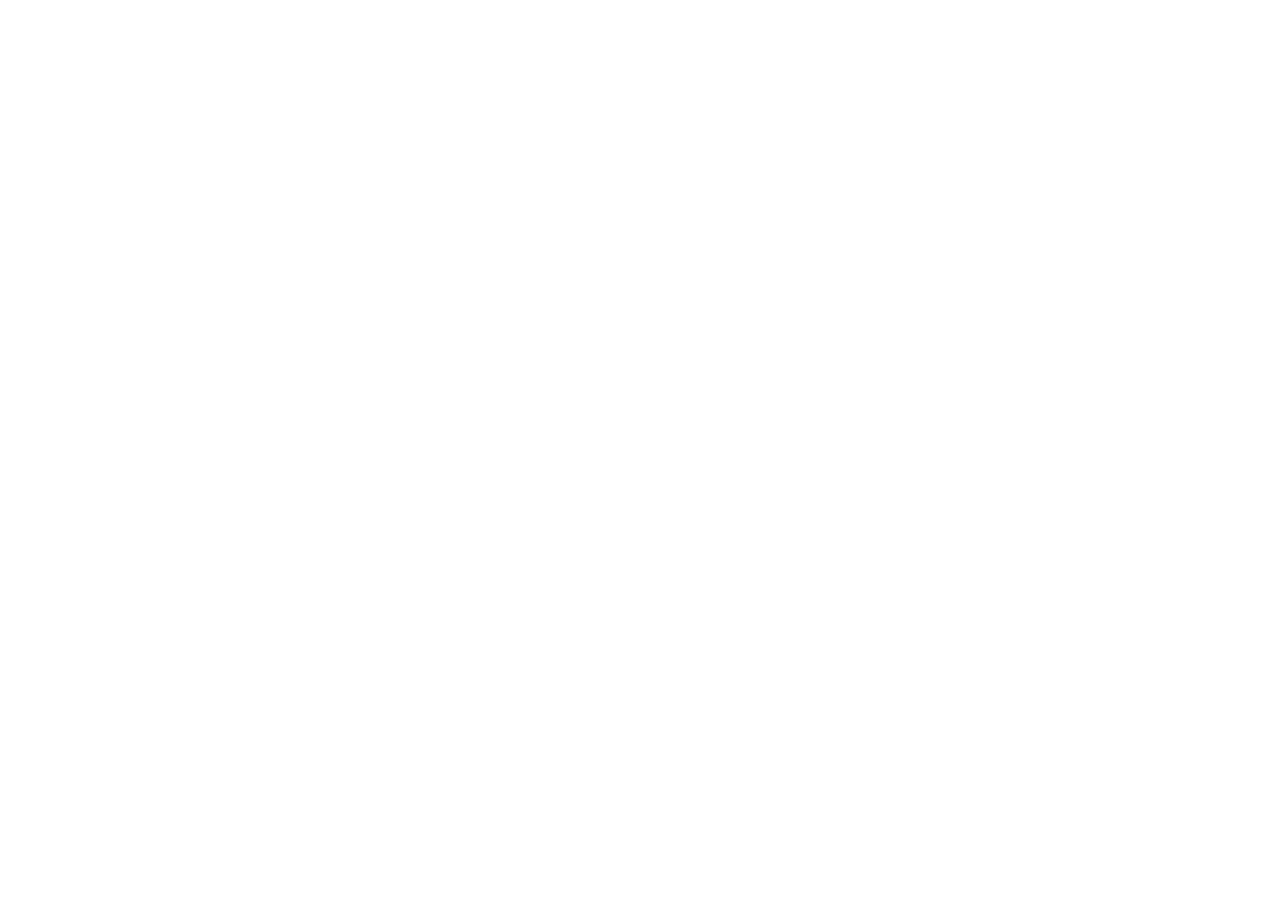
==== index.html @ 8b23e04c "initial comment" ====
<!DOCTYPE html>
<html lang="en">
<head>
    <meta charset="UTF-8">
    <meta http-equiv="X-UA-Compatible" content="IE=edge">
    <meta name="viewport" content="width=device-width, initial-scale=1.0">
    <title>Country</title>
</head>
<body>
    



    <script src="js/main.js"></script>
</body>
</html>
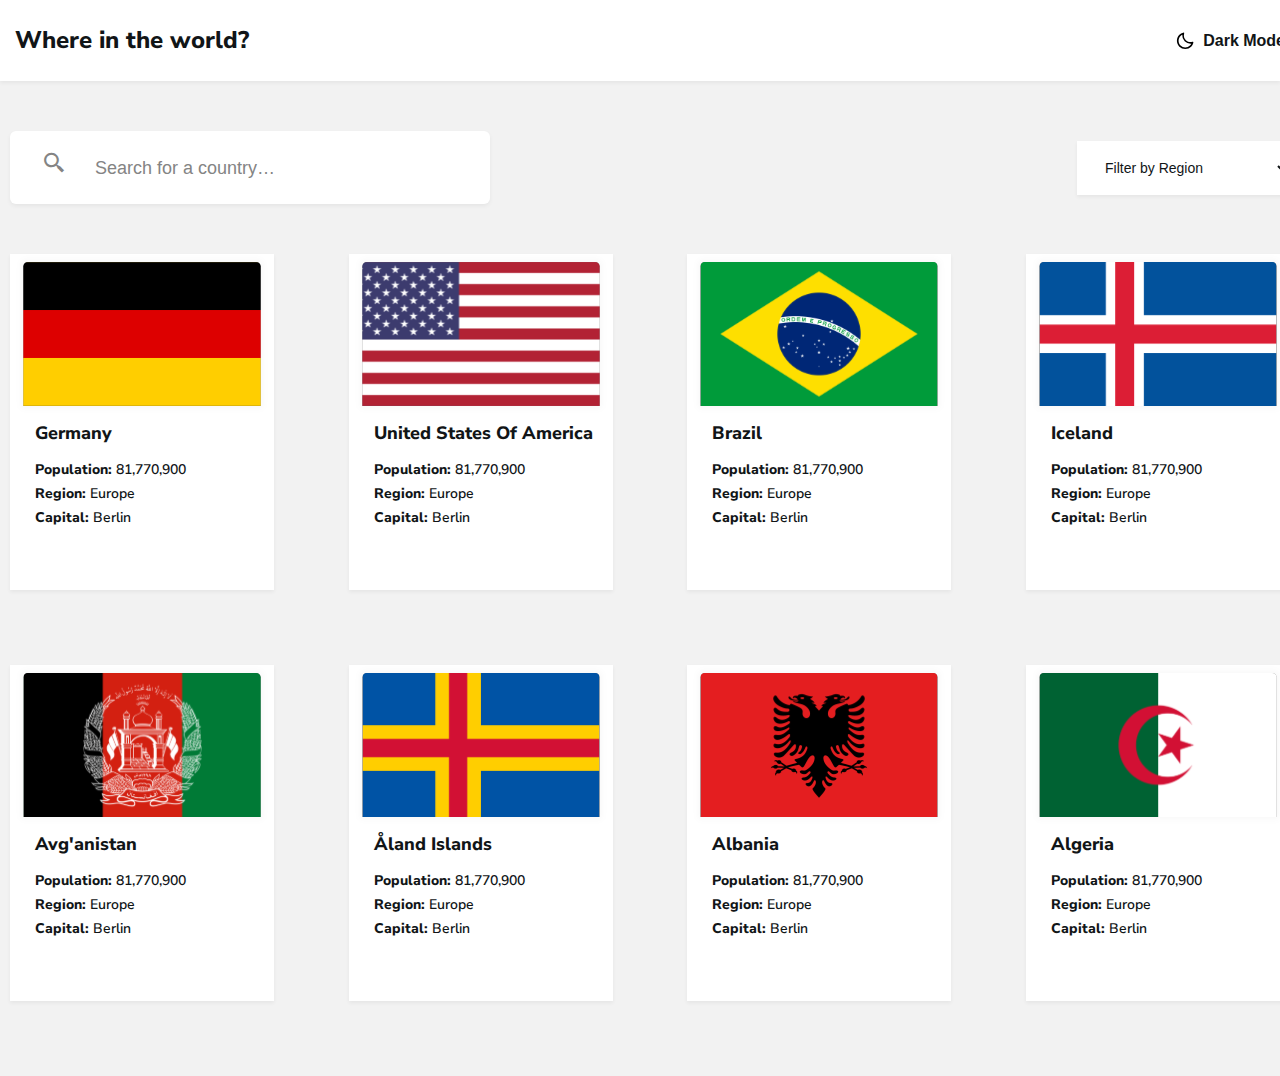
==== commit 848ce97e: "second comment" ====
--- a/index.html
+++ b/index.html
@@ -5,12 +5,132 @@
     <meta http-equiv="X-UA-Compatible" content="IE=edge">
     <meta name="viewport" content="width=device-width, initial-scale=1.0">
     <title>Country</title>
+    <link rel="stylesheet" href="https://necolas.github.io/normalize.css/8.0.1/normalize.css">
+    <link href='https://unpkg.com/boxicons@2.1.1/css/boxicons.min.css' rel='stylesheet'>
+    <link rel="stylesheet" href="css/col.css">
+    <link rel="stylesheet" href="css/main.css">
 </head>
-<body>
-    
+<body >  
+    <header id="header">
+        <div class="container">
+            <div class="site-header row middle between">
+                <h2 class="logo-title">Where in the world?</h2>
+                <button class="site-btn" id="siteBtn">Dark Mode</button>
+            </div>
+        </div>
+    </header>
+    <main id="main">
+        <div class="container">
+            <div class="site-main row middle between">
+               <div class="main-input">
+                    <i class='bx bx-search-alt-2'></i>
+                    <input type="text" name="search" placeholder="Search for a country…">
+               </div>
+               <select class="selects" name="region">
+                   <option>Filter by Region</option>
+                   <option value="Africa">Africa</option>
+                   <option value="Africa">America</option>
+                   <option value="Africa">Asia</option>
+                   <option value="Africa">Europe</option>
+                   <option value="Oceania">Oceania</option>
+               </select>
+            </div>
+            <div class="country-flags">
+                <ul class="flags-list row middle between">
+                    <li class="flags-item">
+                        <div class="items-in">
+                            <img src="./images/Flag_of_Germany.svg" alt="flag" width="264" height="160">
+                            <div class="flags-block">
+                                <h3 class="flags-title" id="germany">Germany</h3>
+                                <p class="flags-text"><span>Population:</span> 81,770,900</p>
+                                <p class="flags-text"><span>Region:</span> Europe</p>
+                                <p class="flags-text"><span>Capital:</span> Berlin</p>
+                            </div>
+                        </div>
+                    </li>
+                    <li class="flags-item">
+                        <div class="items-in">
+                            <img src="./images/flag_of_use.svg" alt="flag" width="264" height="160">
+                            <div class="flags-block">
+                                <h3 class="flags-title" id="usa">United States of America</h3>
+                                <p class="flags-text"><span>Population:</span> 81,770,900</p>
+                                <p class="flags-text"><span>Region:</span> Europe</p>
+                                <p class="flags-text"><span>Capital:</span> Berlin</p>
+                            </div>
+                        </div>
+                    </li>
+                    <li class="flags-item">
+                        <div class="items-in">
+                            <img class="flag-img" src="./images/brazil-flag.svg" alt="flag" width="264" height="160">
+                            <div class="flags-block">
+                                <h3 class="flags-title" id="brazil">Brazil</h3>
+                                <p class="flags-text"><span>Population:</span> 81,770,900</p>
+                                <p class="flags-text"><span>Region:</span> Europe</p>
+                                <p class="flags-text"><span>Capital:</span> Berlin</p>
+                            </div>
+                        </div>
+                    </li>
+                    <li class="flags-item">
+                        <div class="items-in">
+                            <img src="./images/iceland-flag.svg" alt="flag" width="264" height="160">
+                            <div class="flags-block">
+                                <h3 class="flags-title" id="iceland">Iceland</h3>
+                                <p class="flags-text"><span>Population:</span> 81,770,900</p>
+                                <p class="flags-text"><span>Region:</span> Europe</p>
+                                <p class="flags-text"><span>Capital:</span> Berlin</p>
+                            </div>
+                        </div>
+                    </li>
+                    <li class="flags-item">
+                        <div class="items-in">
+                            <img src="./images/avganistan-flag.svg" alt="flag" width="264" height="160">
+                            <div class="flags-block">
+                                <h3 class="flags-title">Avg'anistan</h3>
+                                <p class="flags-text"><span>Population:</span> 81,770,900</p>
+                                <p class="flags-text"><span>Region:</span> Europe</p>
+                                <p class="flags-text"><span>Capital:</span> Berlin</p>
+                            </div>
+                        </div>
+                    </li>
+                    <li class="flags-item">
+                        <div class="items-in">
+                            <img class="flag-img" src="./images/Åland-Islands-flag.svg" alt="flag" width="264" height="160">
+                            <div class="flags-block">
+                                <h3 class="flags-title">Åland Islands</h3>
+                                <p class="flags-text"><span>Population:</span> 81,770,900</p>
+                                <p class="flags-text"><span>Region:</span> Europe</p>
+                                <p class="flags-text"><span>Capital:</span> Berlin</p>
+                            </div>
+                        </div>
+                    </li>
+                    <li class="flags-item">
+                        <div class="items-in">
+                            <img src="./images/albania-flag.svg" alt="flag" width="264" height="160">
+                            <div class="flags-block">
+                                <h3 class="flags-title">Albania</h3>
+                                <p class="flags-text"><span>Population:</span> 81,770,900</p>
+                                <p class="flags-text"><span>Region:</span> Europe</p>
+                                <p class="flags-text"><span>Capital:</span> Berlin</p>
+                            </div>
+                        </div>
+                    </li>
+                    <li class="flags-item">
+                        <div class="items-in">
+                            <img src="./images/algeriya-flag.svg" alt="flag" width="264" height="160">
+                            <div class="flags-block">
+                                <h3 class="flags-title">Algeria</h3>
+                                <p class="flags-text"><span>Population:</span> 81,770,900</p>
+                                <p class="flags-text"><span>Region:</span> Europe</p>
+                                <p class="flags-text"><span>Capital:</span> Berlin</p>
+                            </div>
+                        </div>
+                    </li>
+                </ul>
+            </div>
+        </div>
+    </main>    
 
 
-
-    <script src="js/main.js"></script>
+    <script src="./js/index.js"></script>
 </body>
 </html>--- a/css/col.css
+++ b/css/col.css
@@ -0,0 +1,110 @@
+*{
+    margin: 0;
+    padding: 0;
+    box-sizing: border-box;
+}
+
+.container{
+    margin: 0 auto;
+}
+
+.row{
+    display: flex;
+    flex-flow: row wrap;
+}
+
+.between{
+    justify-content: space-between;
+}
+
+.around{
+    justify-content: space-around;
+}
+
+.evenly{
+    justify-content: space-evenly;
+}
+
+.middle{
+    align-items: center;
+}
+
+.center{
+    text-align: center;
+    justify-content: center;
+}
+
+.col-1{
+    max-width: 8.33333%;
+    flex-basis: 8.33333%;
+}
+.col-2{
+    max-width: 16.66666%;
+    flex-basis: 16.66666%;
+}
+.col-3{
+    max-width: 25%;
+    flex-basis: 25%;
+}
+.col-4{
+    max-width: 33.33333%;
+    flex-basis: 33.33333%;
+}
+.col-5{
+    max-width: 41.66666%;
+    flex-basis: 41.66666%;
+}
+.col-6{
+    max-width: 50%;
+    flex-basis: 50%;
+}
+.col-7{
+    max-width: 58.33333%;
+    flex-basis: 58.33333%;
+}
+.col-8{
+    max-width: 66.66666%;
+    flex-basis: 66.66666%;
+}
+.col-9{
+    max-width: 75%;
+    flex-basis: 75%;
+}
+.col-10{
+    max-width: 83.33333%;
+    flex-basis: 83.33333%;
+}
+.col-11{
+    max-width: 91.66666%;
+    flex-basis: 91.66666%;
+}
+.col-12{
+    max-width: 100%;
+    flex-basis: 100%;
+}
+
+.design-item{
+    margin-bottom: 194px;
+}
+
+.teamworks{
+    flex-direction: row-reverse;
+}
+
+.name{
+    margin-bottom: 5px;
+    font-weight: bold;
+    font-size: 28px;
+    line-height: 32px;
+    color: #56597a;
+}
+
+.from{
+    font-size: 16px;
+    line-height: 32px;
+    color: #ababab;
+}
+
+.site-brands{
+    margin-bottom: 83px;
+}--- a/css/main.css
+++ b/css/main.css
@@ -0,0 +1,176 @@
+@import url('https://fonts.googleapis.com/css2?family=Josefin+Sans:ital,wght@0,400;0,500;0,600;0,700;1,400;1,500;1,600;1,700&family=Nunito+Sans:wght@400;600;700;800&family=Open+Sans:wght@400;700&family=Orelega+One&family=Poppins:wght@400;500;600;700;800&family=Rubik:wght@300;400;500;600;700;800&display=swap');
+
+.dark {
+    --body-color:#202C36;
+    --primary-color: #2B3844;
+    --text-color: #fff;
+    --bg-img-dark: url('../images/bx-sun.svg');
+    --placeholder-color: #fff;
+}
+:root {
+    --body-color: #f2f2f2;
+    --primary-color: #fff;
+    --text-color: #111517;
+    --bg-img-dark: url('../images/bx-moon.svg');
+    --placeholder-color: #848484;
+}
+
+
+*,
+*::after,
+*::before{
+    margin: 0;
+    padding: 0;
+    box-sizing: border-box;
+}
+
+body {
+    background-color: var(--body-color);
+    color: var(--text-color);
+    min-height: 100vh;
+    display: flex;
+    flex-direction: column;
+    font-family: 'Nunito Sans', sans-serif;
+    transition: all 0.4s ease;
+  }
+
+.container{
+    width: 1300px;
+    padding: 0 10px;
+}
+
+#header{
+    background-color: var(--primary-color);
+    box-shadow: 0px 2px 4px rgba(0, 0, 0, 0.0562443);
+}
+
+.site-header{
+    background-color: var(--primary-color);
+    padding: 24px 5px;
+}
+
+.logo-title{
+    font-weight: 800;
+    font-size: 24px;
+    line-height: 33px;
+}
+
+.site-btn{
+    display: flex;
+    flex-direction: row;
+    align-items: center;
+    background-color: transparent;
+    font-weight: 600;
+    font-size: 16px;
+    line-height: 22px;
+    border: none;
+    text-transform: capitalize;
+    color: var(--text-color);
+    background-color: var(--primary-color);
+}
+
+.site-btn::before{
+    content: '';
+    display: inline-block;
+    width: 20px;
+    height: 20px;
+    background-image: var(--bg-img-dark);
+    color: var(--text-color);
+    background-size: cover;
+    position: relative;
+    right: 8px;
+    margin-left: 8px;
+}
+
+.site-main{
+    padding: 50px 0;
+}
+
+.main-input{
+    padding: 20px 32px;
+    width: 480px;
+    background-color: var(--primary-color);
+    box-shadow: 0px 2px 4px rgba(0, 0, 0, 0.0562443);
+    border-radius: 6px;
+}
+
+input[type="text"]{
+    background-color: var(--primary-color);
+    font-size: 18px;
+    border: none;
+    padding: 5px 0;
+    width: 80%;
+    color: var(--text-color);
+}
+
+input[type="text"]:focus {
+    outline: none;
+  }
+
+.bx-search-alt-2{
+    color: var(--placeholder-color);
+    font-size: 25px;
+    margin-right: 24px;
+}
+
+::placeholder {
+    color: var(--placeholder-color);
+  }
+
+.selects{
+    padding: 18px 70px 18px 24px;
+    border: none;
+    box-shadow: 0px 2px 4px rgba(0, 0, 0, 0.0562443);
+    color: var(--text-color);
+    background-color: var(--primary-color);
+    outline: none;
+    font-size: 14px;
+    line-height: 20px;
+}
+
+.flag-img{
+    width: 264px;
+    height: 160px;
+}
+
+.items-in{
+    width: 264px;
+    height: 336px;
+    box-shadow: 0px 2px 4px rgba(0, 0, 0, 0.0562443);
+    background-color: var(--primary-color);
+}
+
+.flags-list{
+    list-style-type: none;
+}
+
+.flags-item{
+    margin-bottom: 75px;
+}
+
+.flags-block{
+    margin-left: 25px;
+    align-items: center;
+    text-transform: capitalize;
+}
+
+.flags-title{
+    font-weight: 800;
+    font-size: 18px;
+    line-height: 26px;
+    color: var(--text-color);
+    margin-bottom: 16px;
+}
+
+.flags-text{
+    font-weight: 600;
+    font-size: 14px;
+    line-height: 16px;
+    margin-bottom: 8px;
+    color: var(--text-color);
+}
+
+span{
+    font-weight: 800;
+}
+
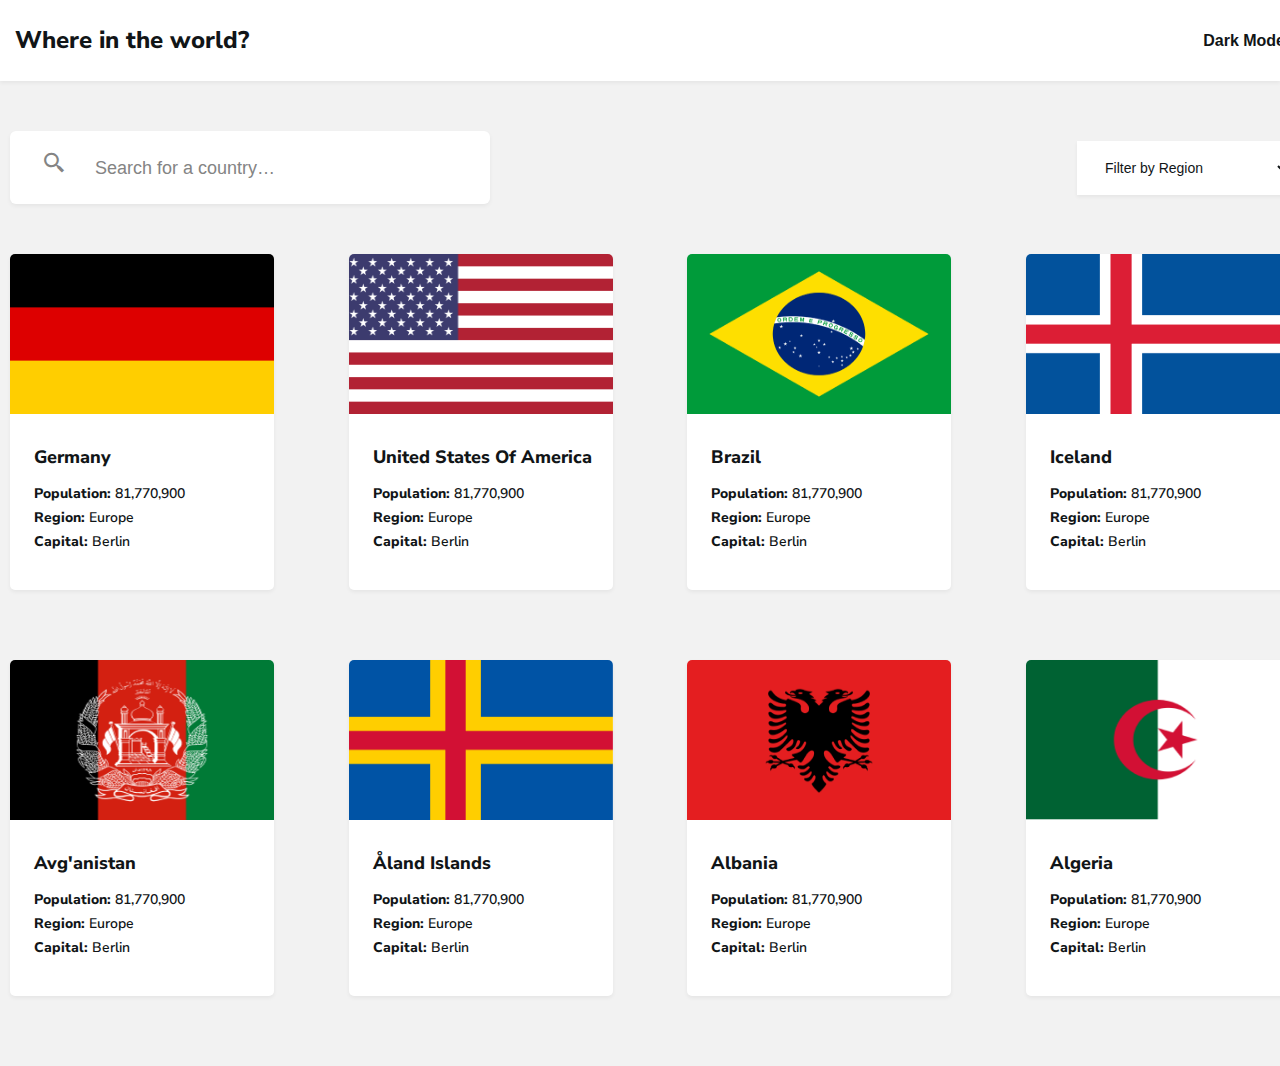
==== commit 549003f5: "change img" ====
--- a/index.html
+++ b/index.html
@@ -38,91 +38,75 @@
             <div class="country-flags">
                 <ul class="flags-list row middle between">
                     <li class="flags-item">
-                        <div class="items-in">
-                            <img src="./images/Flag_of_Germany.svg" alt="flag" width="264" height="160">
-                            <div class="flags-block">
-                                <h3 class="flags-title" id="germany">Germany</h3>
-                                <p class="flags-text"><span>Population:</span> 81,770,900</p>
-                                <p class="flags-text"><span>Region:</span> Europe</p>
-                                <p class="flags-text"><span>Capital:</span> Berlin</p>
-                            </div>
+                        <img src="./images/germany-flag.png" alt="flag" width="264" height="160">
+                        <div class="flags-block">
+                            <h3 class="flags-title" id="germany">Germany</h3>
+                            <p class="flags-text"><span>Population:</span> 81,770,900</p>
+                            <p class="flags-text"><span>Region:</span> Europe</p>
+                            <p class="flags-text"><span>Capital:</span> Berlin</p>
                         </div>
                     </li>
                     <li class="flags-item">
-                        <div class="items-in">
-                            <img src="./images/flag_of_use.svg" alt="flag" width="264" height="160">
-                            <div class="flags-block">
-                                <h3 class="flags-title" id="usa">United States of America</h3>
-                                <p class="flags-text"><span>Population:</span> 81,770,900</p>
-                                <p class="flags-text"><span>Region:</span> Europe</p>
-                                <p class="flags-text"><span>Capital:</span> Berlin</p>
-                            </div>
+                        <img src="./images/usa.png" alt="flag">
+                        <div class="flags-block">
+                            <h3 class="flags-title" id="usa">United States of America</h3>
+                            <p class="flags-text"><span>Population:</span> 81,770,900</p>
+                            <p class="flags-text"><span>Region:</span> Europe</p>
+                            <p class="flags-text"><span>Capital:</span> Berlin</p>
                         </div>
                     </li>
                     <li class="flags-item">
-                        <div class="items-in">
-                            <img class="flag-img" src="./images/brazil-flag.svg" alt="flag" width="264" height="160">
-                            <div class="flags-block">
-                                <h3 class="flags-title" id="brazil">Brazil</h3>
-                                <p class="flags-text"><span>Population:</span> 81,770,900</p>
-                                <p class="flags-text"><span>Region:</span> Europe</p>
-                                <p class="flags-text"><span>Capital:</span> Berlin</p>
-                            </div>
+                        <img class="flag-img" src="./images/brazil.png" alt="flag" width="264" height="160">
+                        <div class="flags-block">
+                            <h3 class="flags-title" id="brazil">Brazil</h3>
+                            <p class="flags-text"><span>Population:</span> 81,770,900</p>
+                            <p class="flags-text"><span>Region:</span> Europe</p>
+                            <p class="flags-text"><span>Capital:</span> Berlin</p>
                         </div>
                     </li>
                     <li class="flags-item">
-                        <div class="items-in">
-                            <img src="./images/iceland-flag.svg" alt="flag" width="264" height="160">
-                            <div class="flags-block">
-                                <h3 class="flags-title" id="iceland">Iceland</h3>
-                                <p class="flags-text"><span>Population:</span> 81,770,900</p>
-                                <p class="flags-text"><span>Region:</span> Europe</p>
-                                <p class="flags-text"><span>Capital:</span> Berlin</p>
-                            </div>
+                        <img src="./images/iceland.png" alt="flag" width="264" height="160">
+                        <div class="flags-block">
+                            <h3 class="flags-title" id="iceland">Iceland</h3>
+                            <p class="flags-text"><span>Population:</span> 81,770,900</p>
+                            <p class="flags-text"><span>Region:</span> Europe</p>
+                            <p class="flags-text"><span>Capital:</span> Berlin</p>
                         </div>
                     </li>
                     <li class="flags-item">
-                        <div class="items-in">
-                            <img src="./images/avganistan-flag.svg" alt="flag" width="264" height="160">
-                            <div class="flags-block">
-                                <h3 class="flags-title">Avg'anistan</h3>
-                                <p class="flags-text"><span>Population:</span> 81,770,900</p>
-                                <p class="flags-text"><span>Region:</span> Europe</p>
-                                <p class="flags-text"><span>Capital:</span> Berlin</p>
-                            </div>
+                        <img src="./images/avganistan.png" alt="flag" width="264" height="160">
+                        <div class="flags-block">
+                            <h3 class="flags-title">Avg'anistan</h3>
+                            <p class="flags-text"><span>Population:</span> 81,770,900</p>
+                            <p class="flags-text"><span>Region:</span> Europe</p>
+                            <p class="flags-text"><span>Capital:</span> Berlin</p>
                         </div>
                     </li>
                     <li class="flags-item">
-                        <div class="items-in">
-                            <img class="flag-img" src="./images/Åland-Islands-flag.svg" alt="flag" width="264" height="160">
-                            <div class="flags-block">
-                                <h3 class="flags-title">Åland Islands</h3>
-                                <p class="flags-text"><span>Population:</span> 81,770,900</p>
-                                <p class="flags-text"><span>Region:</span> Europe</p>
-                                <p class="flags-text"><span>Capital:</span> Berlin</p>
-                            </div>
+                        <img class="flag-img" src="./images/islands.png" alt="flag" width="264" height="160">
+                        <div class="flags-block">
+                            <h3 class="flags-title">Åland Islands</h3>
+                            <p class="flags-text"><span>Population:</span> 81,770,900</p>
+                            <p class="flags-text"><span>Region:</span> Europe</p>
+                            <p class="flags-text"><span>Capital:</span> Berlin</p>
                         </div>
                     </li>
                     <li class="flags-item">
-                        <div class="items-in">
-                            <img src="./images/albania-flag.svg" alt="flag" width="264" height="160">
-                            <div class="flags-block">
-                                <h3 class="flags-title">Albania</h3>
-                                <p class="flags-text"><span>Population:</span> 81,770,900</p>
-                                <p class="flags-text"><span>Region:</span> Europe</p>
-                                <p class="flags-text"><span>Capital:</span> Berlin</p>
-                            </div>
+                        <img src="./images/albania.png" alt="flag" width="264" height="160">
+                        <div class="flags-block">
+                            <h3 class="flags-title">Albania</h3>
+                            <p class="flags-text"><span>Population:</span> 81,770,900</p>
+                            <p class="flags-text"><span>Region:</span> Europe</p>
+                            <p class="flags-text"><span>Capital:</span> Berlin</p>
                         </div>
                     </li>
                     <li class="flags-item">
-                        <div class="items-in">
-                            <img src="./images/algeriya-flag.svg" alt="flag" width="264" height="160">
-                            <div class="flags-block">
-                                <h3 class="flags-title">Algeria</h3>
-                                <p class="flags-text"><span>Population:</span> 81,770,900</p>
-                                <p class="flags-text"><span>Region:</span> Europe</p>
-                                <p class="flags-text"><span>Capital:</span> Berlin</p>
-                            </div>
+                        <img src="./images/algeria.png" alt="flag" width="264" height="160">
+                        <div class="flags-block">
+                            <h3 class="flags-title">Algeria</h3>
+                            <p class="flags-text"><span>Population:</span> 81,770,900</p>
+                            <p class="flags-text"><span>Region:</span> Europe</p>
+                            <p class="flags-text"><span>Capital:</span> Berlin</p>
                         </div>
                     </li>
                 </ul>
--- a/css/main.css
+++ b/css/main.css
@@ -37,6 +37,10 @@
 .container{
     width: 1300px;
     padding: 0 10px;
+}
+
+ul{
+    list-style-type: none;
 }
 
 #header{
@@ -128,28 +132,25 @@
     line-height: 20px;
 }
 
-.flag-img{
+
+.flags-item{
+    width: 264px;
+    height: 336px;
+    background-color: var(--primary-color);
+    margin-bottom: 70px;
+    border-radius: 5px;
+    box-shadow: 0px 2px 4px rgba(0, 0, 0, 0.0562443);
+    border-radius: 5px;
+}
+.flags-item img{
     width: 264px;
     height: 160px;
-}
-
-.items-in{
-    width: 264px;
-    height: 336px;
-    box-shadow: 0px 2px 4px rgba(0, 0, 0, 0.0562443);
-    background-color: var(--primary-color);
-}
-
-.flags-list{
-    list-style-type: none;
-}
-
-.flags-item{
-    margin-bottom: 75px;
+    border-radius: 5px 5px 0 0;
+    margin-bottom: 24px;
 }
 
 .flags-block{
-    margin-left: 25px;
+    margin-left: 24px;
     align-items: center;
     text-transform: capitalize;
 }
